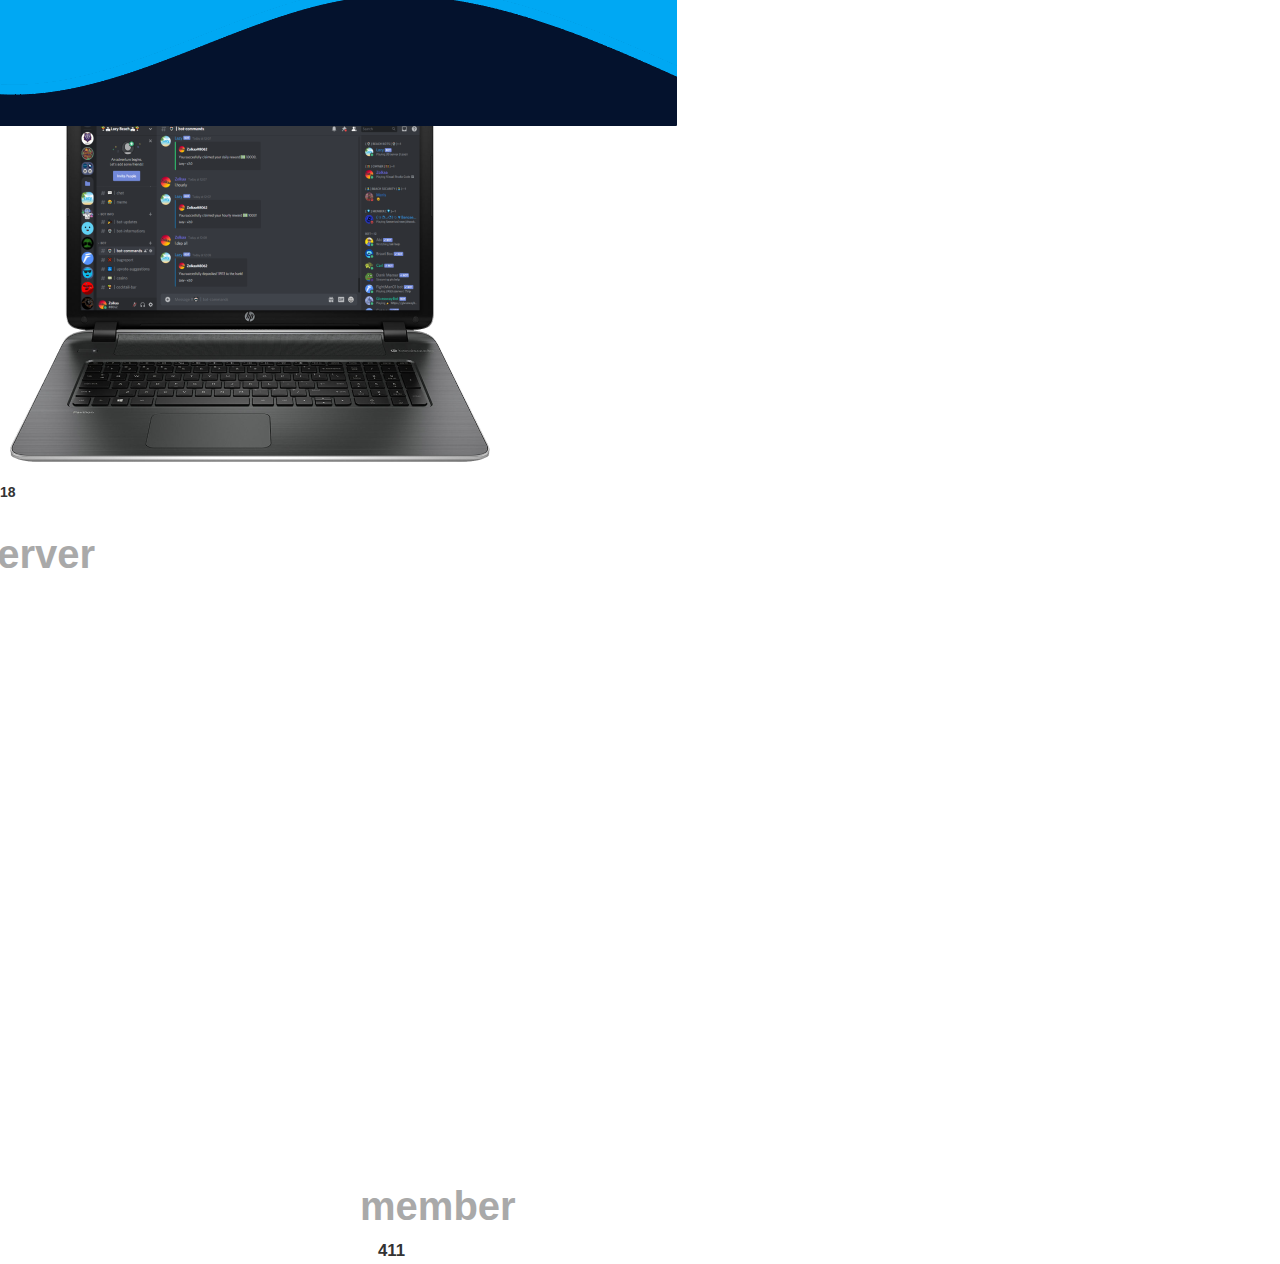
==== src/index.html @ 9a81dfc7 "Add files via upload" ====
<!doctype html>
<html lang="en">
    <head>
        <meta charset="UTF-8">
        <meta name="viewport" content="width=device-width, initial-scale=1, shrink-to-fit=no">
        <link rel="stylesheet" href="css/bootstrap.min.css">
        <link rel="stylesheet" href="css/kit.css">
        <link href="https://fonts.googleapis.com/css?family=Poppins:300,400,600,700,800,900&display=swap" rel="stylesheet">
        <link href="https://fonts.googleapis.com/css?family=Montserrat:400,600,700,800,900&display=swap" rel="stylesheet">
        <link href="https://fonts.googleapis.com/css?family=Lato:300,400,600,700,800,900&display=swap" rel="stylesheet">
        <meta name="viewport" content="width=device-width, initial-scale=1">
        <link rel="stylesheet" href="https://maxcdn.bootstrapcdn.com/bootstrap/3.4.1/css/bootstrap.min.css">
        <script src="https://ajax.googleapis.com/ajax/libs/jquery/3.5.1/jquery.min.js"></script>
        <script src="https://maxcdn.bootstrapcdn.com/bootstrap/3.4.1/js/bootstrap.min.js"></script>
        <title>Lazy</title>
        <link rel="icon" type="image/vnd.microsoft.icon" href="assets/favico.ico">
    </head>
    <script>
        function topFunction() {
            document.body.scrollTop = 600; // For Safari
            document.documentElement.scrollTop = 600; // For Chrome, Firefox, IE and Opera
        }
    </script>
    <body>
        <div class="body1">
        <a href="index.html">
            <div class="homeButton">
                <font face="Segoe UI" style="margin-left: 40px"><b>Home</b></font>
            </div>
        </a>
        <a href="https://discord.com/api/oauth2/authorize?client_id=701472000304218223&permissions=2147483639&scope=bot">
        <div class="addtodc">
            <font face="Segoe UI" style="font-size: 18px"><b>Add to discord</b></font>
        </div>
        </a>
        <div class="seefeatures">
            <button onclick="topFunction()"><font face="Segoe UI" style="font-size: 18px"><b>See features</b></font></button>
        </div>
        <div class="author">
            <font face="Crackvetica"><b>Lazy</b></font>   
        </div>
        <div class="bannerImage">
            <img src="assets/banner.png">
        </div>
        </div>
        <div class="body2">
            <img src="assets/bg2.png" style="margin-top: -1500px; margin-left: -690px">
            <img src="assets/serversback.png" style="margin-top: -1400px; margin-left: 100px; border-radius: 50px">
            <img src="assets/serversback.png" style="margin-top: -1440px; margin-left: -300px; border-radius: 50px">
            <div class="servercount">
                <b>18</b>
                <p style="font-size: 40px;color: darkgrey; margin-left: -25px; margin-top: 20px"><b>server</b></p>
            </div>
            <div class="servercount">
                <p style="margin-left: 378px; margin-top: 650px"><b>411</b></p>
                <p style="font-size: 40px;color: darkgrey; margin-left: 360px; margin-top: -100px"><b>member</b></p>
            </div>
        </div>
    </body>
</html>
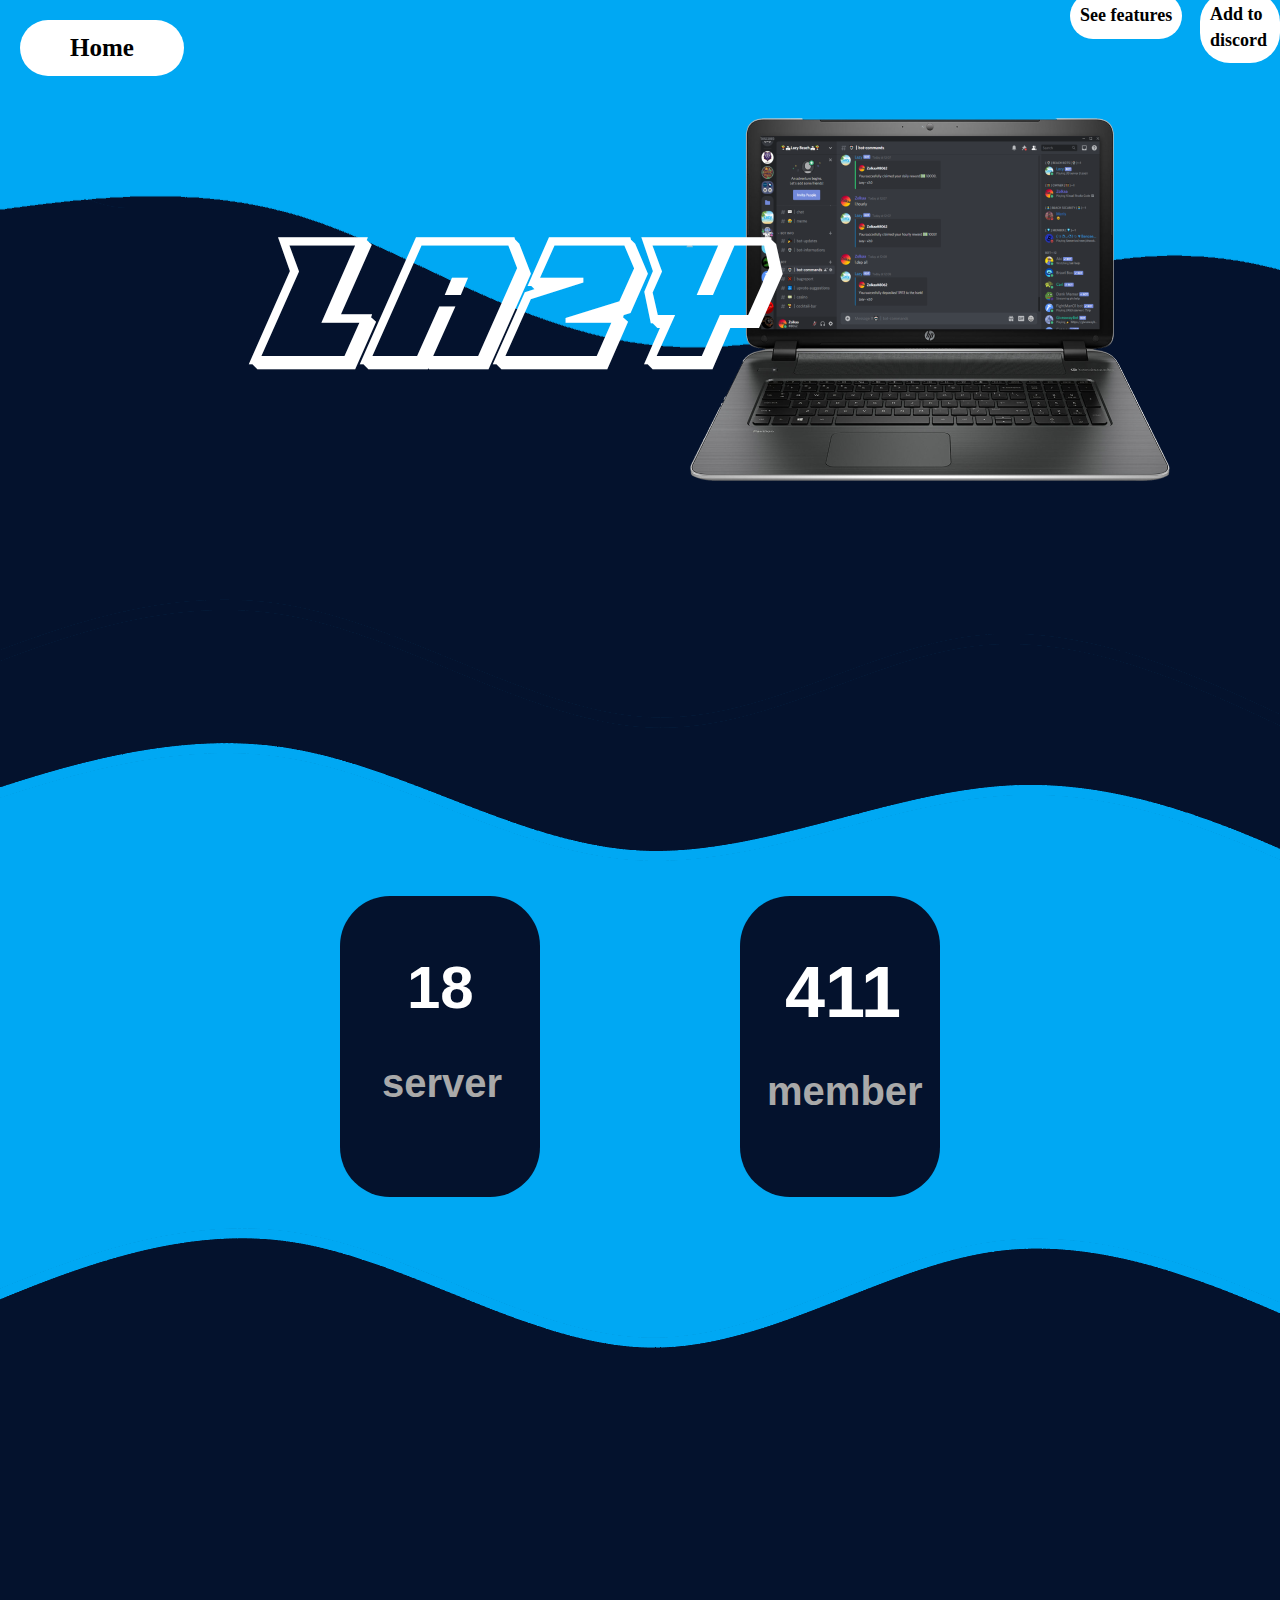
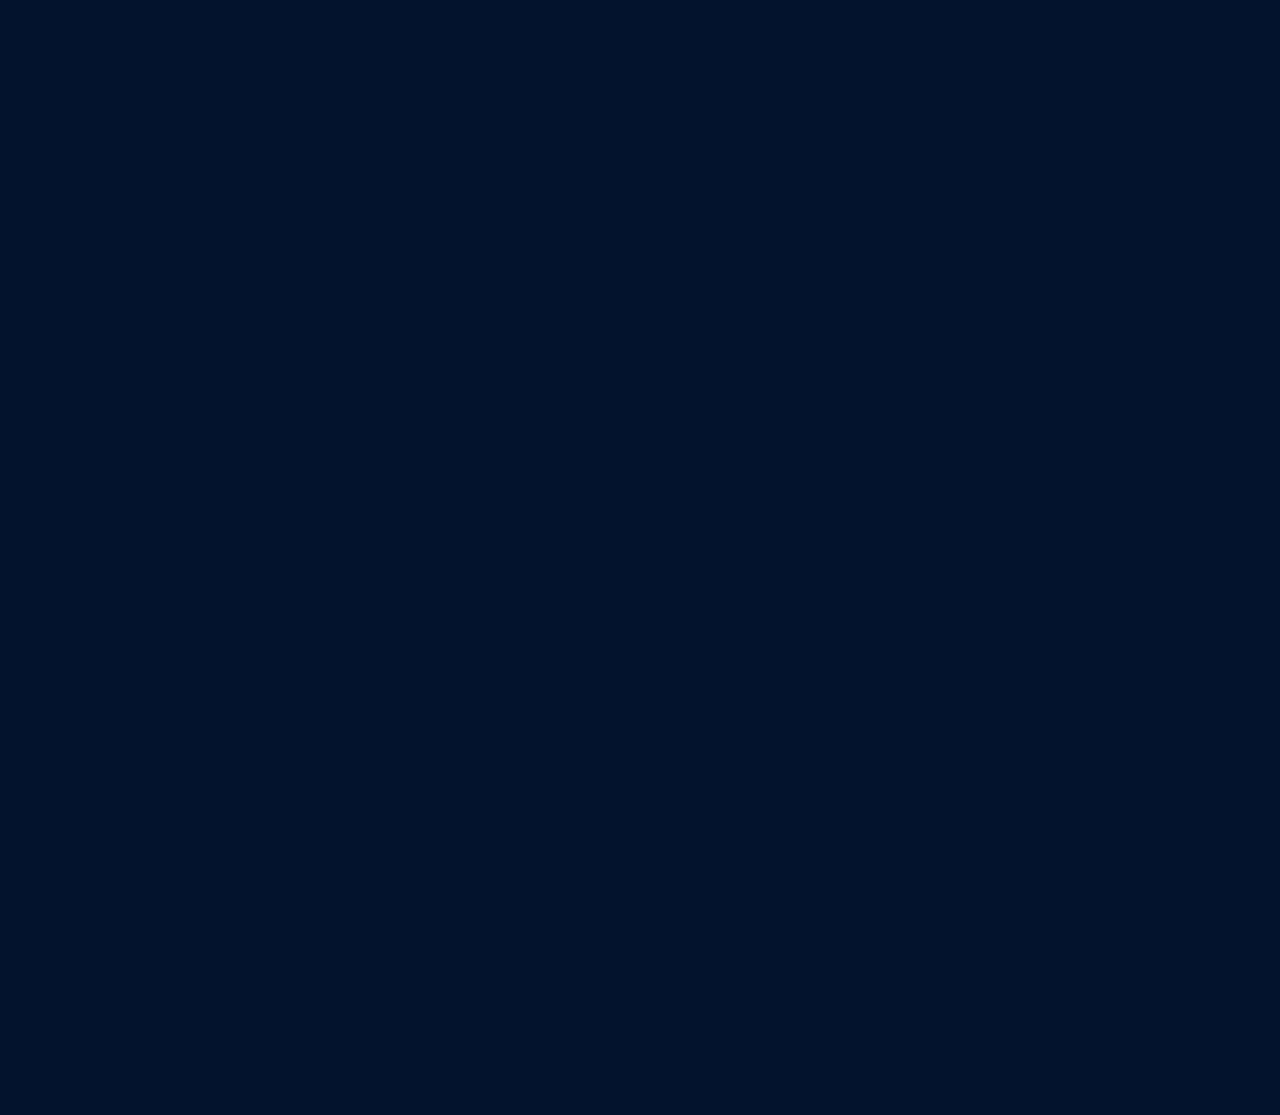
==== commit 42a0805a: "Update index.html" ====
--- a/src/index.html
+++ b/src/index.html
@@ -14,6 +14,158 @@
         <script src="https://maxcdn.bootstrapcdn.com/bootstrap/3.4.1/js/bootstrap.min.js"></script>
         <title>Lazy</title>
         <link rel="icon" type="image/vnd.microsoft.icon" href="assets/favico.ico">
+        <style>
+            html {
+  --scrollbarBG: rgb(167, 151, 151);
+  --thumbBG: #0E95FF;
+}
+body::-webkit-scrollbar {
+  width: 11px;
+}
+body {
+  scrollbar-width: thin;
+  scrollbar-color: var(--thumbBG) var(--scrollbarBG);
+}
+body::-webkit-scrollbar-track {
+  background: var(--scrollbarBG);
+}
+body::-webkit-scrollbar-thumb {
+  background-color: var(--thumbBG) ;
+  
+  
+}
+body {
+  background: black
+}
+
+p {
+  margin: 0 0 1.5em;
+}
+* {
+  box-sizing: border-box;
+}
+            a {
+                color: black
+            }
+            .homeButton {
+                float: left;
+                padding: 10px;
+                font-size: 25px;
+                background-color: white;
+                color: black;
+                border-radius: 100px;
+                padding-right: 50px;
+                margin-left: 20px;
+                margin-top: -80px
+            }
+            .body1 {
+                background-image: url('assets/bg.png');
+                padding-top: 100px;
+                padding-bottom: 347px
+            }
+            .addtodc {
+                float: right;
+                padding: 10px;
+                background-color: white;
+                border-radius: 30px;
+                margin-top: -12vh;
+                position: fixed;
+                margin-left: 1200px;
+            }
+            .seefeatures {
+                float: right;
+                padding: 10px;
+                border-radius: 30px;
+                margin-top: -12vh;
+                position: fixed;
+                margin-left: 1060px
+            }
+    
+            button {
+                float: right;
+                padding: 10px;
+                background-color: white;
+                border-radius: 30px;
+                margin-top: -9px;
+                position: fixed;
+                margin-left: 0px;
+                text-decoration: none;
+                border: none;
+                color: black
+            }
+            .author {
+                color: white;
+                float: center;
+                font-size: 150px;
+                margin-left: 250px;
+                margin-top: 100px;
+                margin-bottom: -80px;
+            }
+            @font-face {
+                font-family: "Crackvetica";
+                src: url('ThunderTitan.otf')
+            }
+            @font-face {
+                font-family: "Rular";
+                src: url('Rular.ttf')
+            }
+            .bannerImage {
+                float: right;
+                margin-top: -250px;
+                margin-right: 100px;
+                margin-bottom: -200px
+            }
+            .f1 {
+                float: left;
+                margin-left: 170px;
+                font-size: 40px;
+                color:white;
+                margin-top: 500px;
+                padding-top: 0px
+            }
+            .automodImg {
+                float: right;
+                margin-left: 100px;
+                margin-bottom: -100px
+            }
+            .body2 {
+                background-color: #04122d;
+                padding: 50%;
+                padding-bottom: 1000px;
+                padding-top: 1000px
+            }
+            .f2 {
+                float: right;
+                margin-right: -450px;
+                font-size: 40px;
+                color: white;
+                margin-top: -200px;
+                padding-left: 100px;
+            }
+            .welcomeImage {
+                float: left;
+                margin-right: 100px;
+                margin-top: 200px
+            }
+            .f3 {
+                float: left;
+                font-size: 40px;
+                color: white;
+                margin-left: -450px;
+                margin-top: 500px
+            }
+            .funImage {
+                float: right;
+                margin-right: -410px;
+                margin-top: 350px
+            }
+            .servercount {
+                font-size: 60px;
+                color: white;
+                margin-top: -830px;
+                margin-left: -233px
+            }
+        </style>
     </head>
     <script>
         function topFunction() {
@@ -57,4 +209,4 @@
             </div>
         </div>
     </body>
-</html>+</html>
